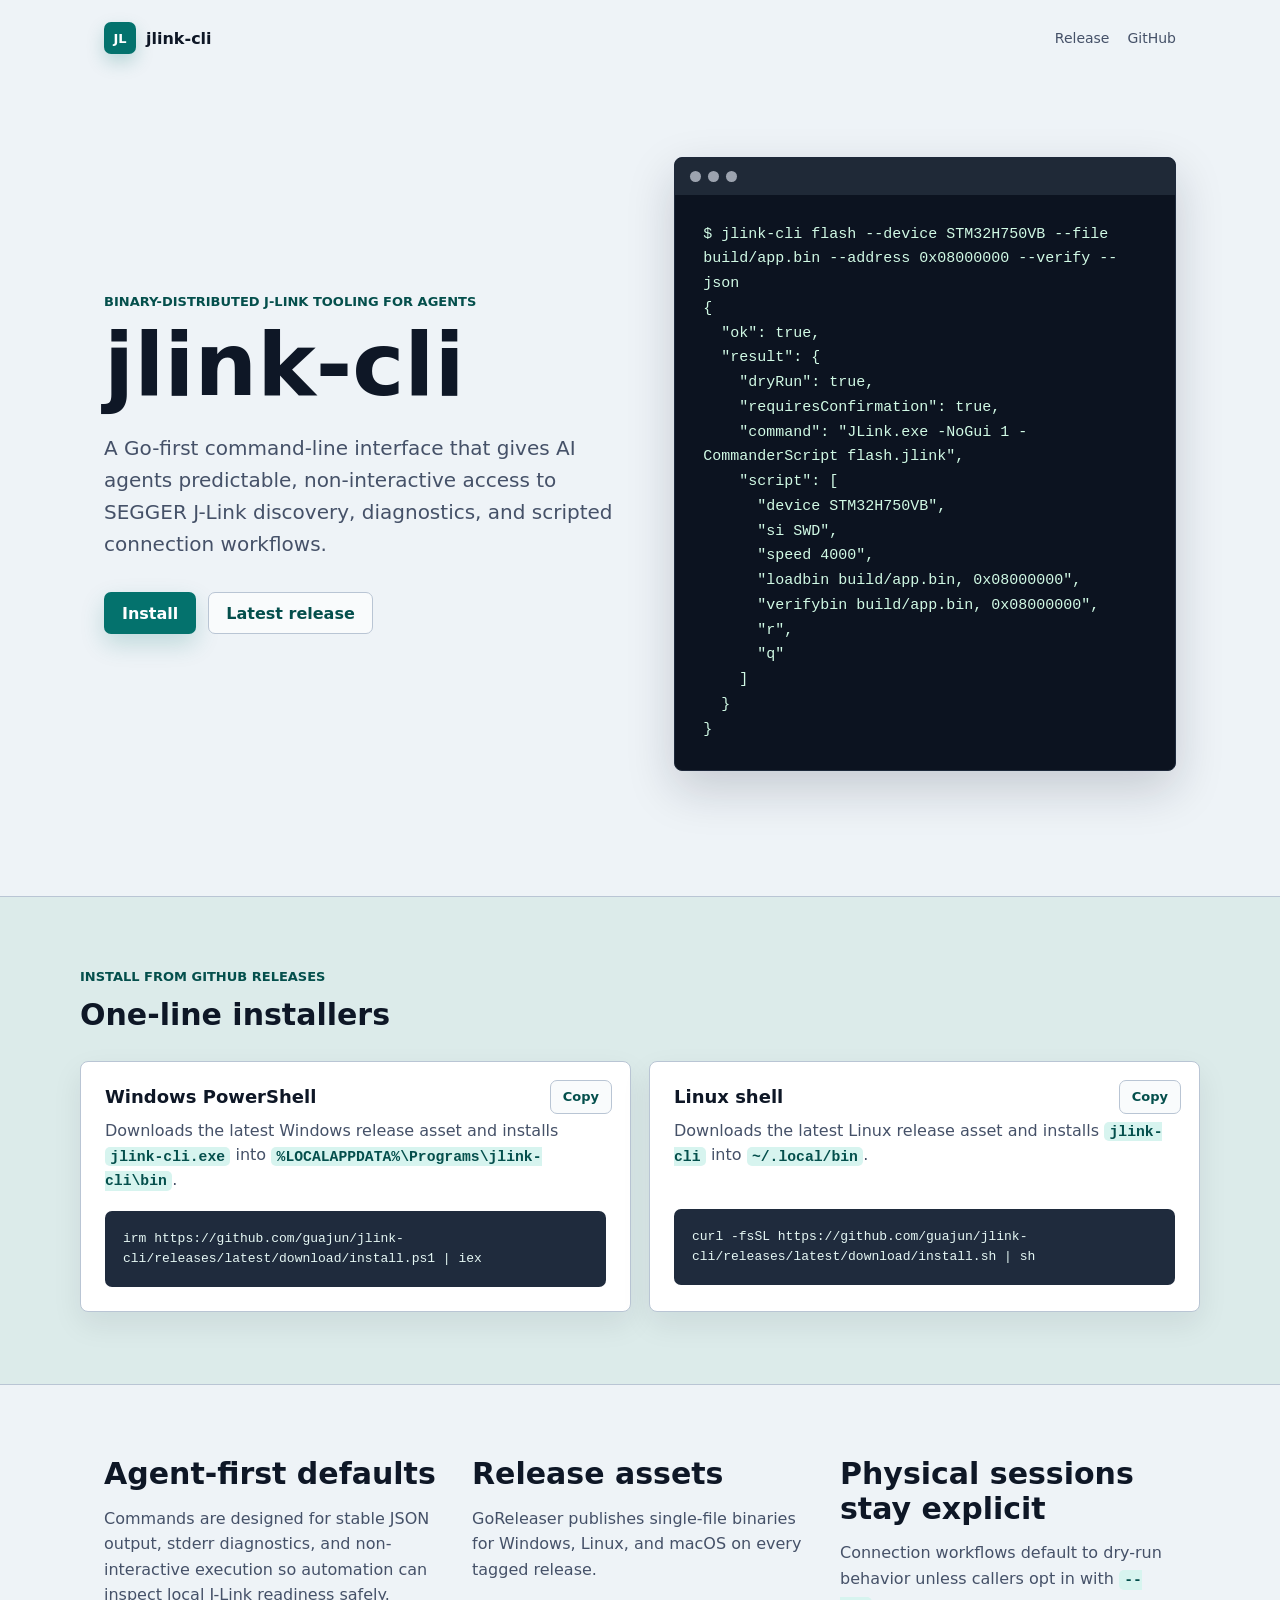
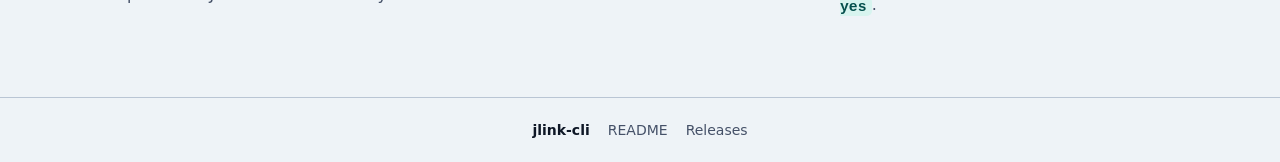
==== site/index.html @ 6a841ac2 "Prepare site and installers for release assets" ====
<!doctype html>
<html lang="en">
<head>
  <meta charset="utf-8">
  <meta name="viewport" content="width=device-width, initial-scale=1">
  <meta name="description" content="jlink-cli is a Go-first command-line interface for AI agents working with SEGGER J-Link tooling.">
  <title>jlink-cli</title>
  <link rel="stylesheet" href="./styles.css">
</head>
<body>
  <header class="site-header">
    <a class="brand" href="./" aria-label="jlink-cli home">
      <span class="brand-mark">JL</span>
      <span>jlink-cli</span>
    </a>
    <nav aria-label="Primary">
      <a href="https://github.com/guajun/jlink-cli/releases/latest">Release</a>
      <a href="https://github.com/guajun/jlink-cli">GitHub</a>
    </nav>
  </header>

  <main>
    <section class="hero">
      <div class="hero-copy">
        <p class="eyebrow">Binary-distributed J-Link tooling for agents</p>
        <h1>jlink-cli</h1>
        <p class="lede">A Go-first command-line interface that gives AI agents predictable, non-interactive access to SEGGER J-Link discovery, diagnostics, and scripted connection workflows.</p>
        <div class="hero-actions">
          <a class="button primary" href="#install">Install</a>
          <a class="button secondary" href="https://github.com/guajun/jlink-cli/releases/latest">Latest release</a>
        </div>
      </div>
      <div class="terminal" aria-label="Agent-safe flash script preview">
        <div class="terminal-bar"><span></span><span></span><span></span></div>
        <pre><code>$ jlink-cli flash --device STM32H750VB --file build/app.bin --address 0x08000000 --verify --json
{
  "ok": true,
  "result": {
    "dryRun": true,
    "requiresConfirmation": true,
    "command": "JLink.exe -NoGui 1 -CommanderScript flash.jlink",
    "script": [
      "device STM32H750VB",
      "si SWD",
      "speed 4000",
      "loadbin build/app.bin, 0x08000000",
      "verifybin build/app.bin, 0x08000000",
      "r",
      "q"
    ]
  }
}</code></pre>
      </div>
    </section>

    <section id="install" class="band">
      <div class="section-heading">
        <p class="eyebrow">Install from GitHub Releases</p>
        <h2>One-line installers</h2>
      </div>
      <div class="install-grid">
        <article class="install-card">
          <h3>Windows PowerShell</h3>
          <p>Downloads the latest Windows release asset and installs <code>jlink-cli.exe</code> into <code>%LOCALAPPDATA%\Programs\jlink-cli\bin</code>.</p>
          <button class="copy-button" data-copy="irm https://github.com/guajun/jlink-cli/releases/latest/download/install.ps1 | iex" type="button" aria-label="Copy Windows install command">Copy</button>
          <pre><code>irm https://github.com/guajun/jlink-cli/releases/latest/download/install.ps1 | iex</code></pre>
        </article>
        <article class="install-card">
          <h3>Linux shell</h3>
          <p>Downloads the latest Linux release asset and installs <code>jlink-cli</code> into <code>~/.local/bin</code>.</p>
          <button class="copy-button" data-copy="curl -fsSL https://github.com/guajun/jlink-cli/releases/latest/download/install.sh | sh" type="button" aria-label="Copy Linux install command">Copy</button>
          <pre><code>curl -fsSL https://github.com/guajun/jlink-cli/releases/latest/download/install.sh | sh</code></pre>
        </article>
      </div>
    </section>

    <section class="content-grid">
      <article>
        <h2>Agent-first defaults</h2>
        <p>Commands are designed for stable JSON output, stderr diagnostics, and non-interactive execution so automation can inspect local J-Link readiness safely.</p>
      </article>
      <article>
        <h2>Release assets</h2>
        <p>GoReleaser publishes single-file binaries for Windows, Linux, and macOS on every tagged release.</p>
      </article>
      <article>
        <h2>Physical sessions stay explicit</h2>
        <p>Connection workflows default to dry-run behavior unless callers opt in with <code>--yes</code>.</p>
      </article>
    </section>
  </main>

  <footer>
    <span>jlink-cli</span>
    <a href="https://github.com/guajun/jlink-cli/blob/main/README.md">README</a>
    <a href="https://github.com/guajun/jlink-cli/releases/latest">Releases</a>
  </footer>

  <script src="./site.js"></script>
</body>
</html>
---- site/styles.css ----
:root {
  color-scheme: light;
  --bg: #eef3f7;
  --ink: #0e1726;
  --muted: #455168;
  --line: #b9c5d4;
  --panel: #ffffff;
  --accent: #04726d;
  --accent-dark: #044f4c;
  --accent-soft: #c3ebe5;
  --code: #0c1320;
  --code-line: #1f2b3d;
  --code-inline: #d7f4ef;
  font-family: Inter, ui-sans-serif, system-ui, -apple-system, BlinkMacSystemFont, "Segoe UI", sans-serif;
}

* {
  box-sizing: border-box;
}

html {
  scroll-behavior: smooth;
}

body {
  min-width: 320px;
  margin: 0;
  color: var(--ink);
  background: var(--bg);
}

a {
  color: inherit;
  text-decoration: none;
}

code {
  font-family: "SFMono-Regular", Consolas, "Liberation Mono", monospace;
}

p code {
  border-radius: 5px;
  padding: 0.12em 0.36em;
  color: var(--accent-dark);
  background: var(--code-inline);
  font-size: 0.92em;
  font-weight: 650;
}

.site-header {
  display: flex;
  align-items: center;
  justify-content: space-between;
  gap: 24px;
  max-width: 1120px;
  margin: 0 auto;
  padding: 22px 24px;
}

.brand,
nav,
footer {
  display: flex;
  align-items: center;
}

.brand {
  gap: 10px;
  font-weight: 750;
}

.brand-mark {
  display: inline-flex;
  align-items: center;
  justify-content: center;
  width: 32px;
  height: 32px;
  border-radius: 7px;
  color: #ffffff;
  background: var(--accent);
  box-shadow: 0 8px 18px rgba(4, 114, 109, 0.22);
  font-size: 13px;
  letter-spacing: 0;
}

nav {
  gap: 18px;
  color: var(--muted);
  font-size: 14px;
}

nav a:hover,
footer a:hover {
  color: var(--accent-dark);
}

main {
  overflow: hidden;
}

.hero {
  display: grid;
  grid-template-columns: minmax(0, 1.02fr) minmax(360px, 0.98fr);
  align-items: center;
  gap: 48px;
  max-width: 1120px;
  min-height: calc(100svh - 80px);
  margin: 0 auto;
  padding: 48px 24px 92px;
}

.hero-copy {
  max-width: 650px;
}

.eyebrow {
  margin: 0 0 14px;
  color: var(--accent-dark);
  font-size: 13px;
  font-weight: 750;
  letter-spacing: 0;
  text-transform: uppercase;
}

h1,
h2,
h3,
p {
  overflow-wrap: anywhere;
}

h1 {
  margin: 0;
  font-size: clamp(48px, 12vw, 88px);
  line-height: 0.95;
  letter-spacing: 0;
}

h2 {
  margin: 0;
  font-size: 30px;
  line-height: 1.15;
  letter-spacing: 0;
}

h3 {
  margin: 0;
  font-size: 18px;
  letter-spacing: 0;
}

.lede {
  max-width: 620px;
  margin: 26px 0 0;
  color: var(--muted);
  font-size: 20px;
  line-height: 1.6;
}

.hero-actions {
  display: flex;
  flex-wrap: wrap;
  gap: 12px;
  margin-top: 32px;
}

.button,
.copy-button {
  display: inline-flex;
  align-items: center;
  justify-content: center;
  min-height: 42px;
  border-radius: 7px;
  border: 1px solid transparent;
  padding: 0 17px;
  font: inherit;
  font-weight: 700;
  cursor: pointer;
}

.button.primary {
  color: #ffffff;
  background: var(--accent);
  box-shadow: 0 10px 24px rgba(4, 114, 109, 0.2);
}

.button.primary:hover {
  background: var(--accent-dark);
}

.button.secondary {
  color: var(--accent-dark);
  border-color: var(--line);
  background: #f9fbfc;
}

.button.secondary:hover {
  border-color: var(--accent);
}

.terminal {
  overflow: hidden;
  border: 1px solid #1e293b;
  border-radius: 8px;
  background: var(--code);
  box-shadow: 0 18px 48px rgba(15, 23, 42, 0.18);
}

.terminal-bar {
  display: flex;
  gap: 7px;
  padding: 13px 15px;
  background: #1f2937;
}

.terminal-bar span {
  width: 11px;
  height: 11px;
  border-radius: 50%;
  background: #9ca3af;
}

.terminal pre,
.install-card pre {
  margin: 0;
  overflow-x: auto;
}

.terminal code {
  display: block;
  min-height: 270px;
  padding: 28px;
  color: #d1fae5;
  font-size: 15px;
  line-height: 1.65;
  white-space: pre-wrap;
  word-break: break-word;
}

.band {
  border-top: 1px solid var(--line);
  border-bottom: 1px solid var(--line);
  background: #dcebea;
  padding: 72px 24px;
}

.section-heading,
.install-grid,
.content-grid {
  max-width: 1120px;
  margin: 0 auto;
}

.install-grid {
  display: grid;
  grid-template-columns: repeat(2, minmax(0, 1fr));
  gap: 18px;
  margin-top: 28px;
}

.install-card {
  position: relative;
  min-width: 0;
  border: 1px solid var(--line);
  border-radius: 8px;
  background: var(--panel);
  padding: 24px;
  box-shadow: 0 12px 30px rgba(14, 23, 38, 0.08);
}

.install-card p {
  min-height: 72px;
  margin: 12px 0 18px;
  color: var(--muted);
  line-height: 1.55;
}

.install-card pre {
  border-radius: 7px;
  background: var(--code-line);
}

.install-card pre code {
  display: block;
  padding: 18px;
  color: #e5f7f4;
  font-size: 13px;
  line-height: 1.55;
  white-space: pre-wrap;
  word-break: break-word;
}

.copy-button {
  position: absolute;
  top: 18px;
  right: 18px;
  min-height: 34px;
  padding: 0 12px;
  color: var(--accent-dark);
  border-color: var(--line);
  background: #f9fbfc;
  font-size: 13px;
}

.copy-button:hover {
  border-color: var(--accent);
}

.content-grid {
  display: grid;
  grid-template-columns: repeat(3, minmax(0, 1fr));
  gap: 32px;
  padding: 72px 24px 78px;
}

.content-grid article {
  min-width: 0;
}

.content-grid p {
  margin: 14px 0 0;
  color: var(--muted);
  line-height: 1.6;
}

footer {
  justify-content: center;
  gap: 18px;
  border-top: 1px solid var(--line);
  padding: 24px;
  color: var(--muted);
  font-size: 14px;
}

footer span {
  color: var(--ink);
  font-weight: 750;
}

@media (max-width: 820px) {
  .site-header {
    align-items: flex-start;
    flex-direction: column;
    gap: 14px;
  }

  .hero,
  .install-grid,
  .content-grid {
    grid-template-columns: 1fr;
  }

  .hero {
    gap: 34px;
    min-height: auto;
    padding-top: 30px;
    padding-bottom: 58px;
  }

  .lede {
    font-size: 18px;
  }

  .terminal code {
    min-height: auto;
    padding: 22px;
    font-size: 13px;
  }

  .band,
  .content-grid {
    padding-top: 52px;
    padding-bottom: 56px;
  }

  .install-card p {
    min-height: 0;
    padding-right: 58px;
  }
}

@media (max-width: 460px) {
  .site-header,
  .hero,
  .band,
  .content-grid,
  footer {
    padding-left: 18px;
    padding-right: 18px;
  }

  nav,
  footer {
    flex-wrap: wrap;
  }

  .copy-button {
    position: static;
    margin-bottom: 12px;
  }

  .install-card p {
    padding-right: 0;
  }
}
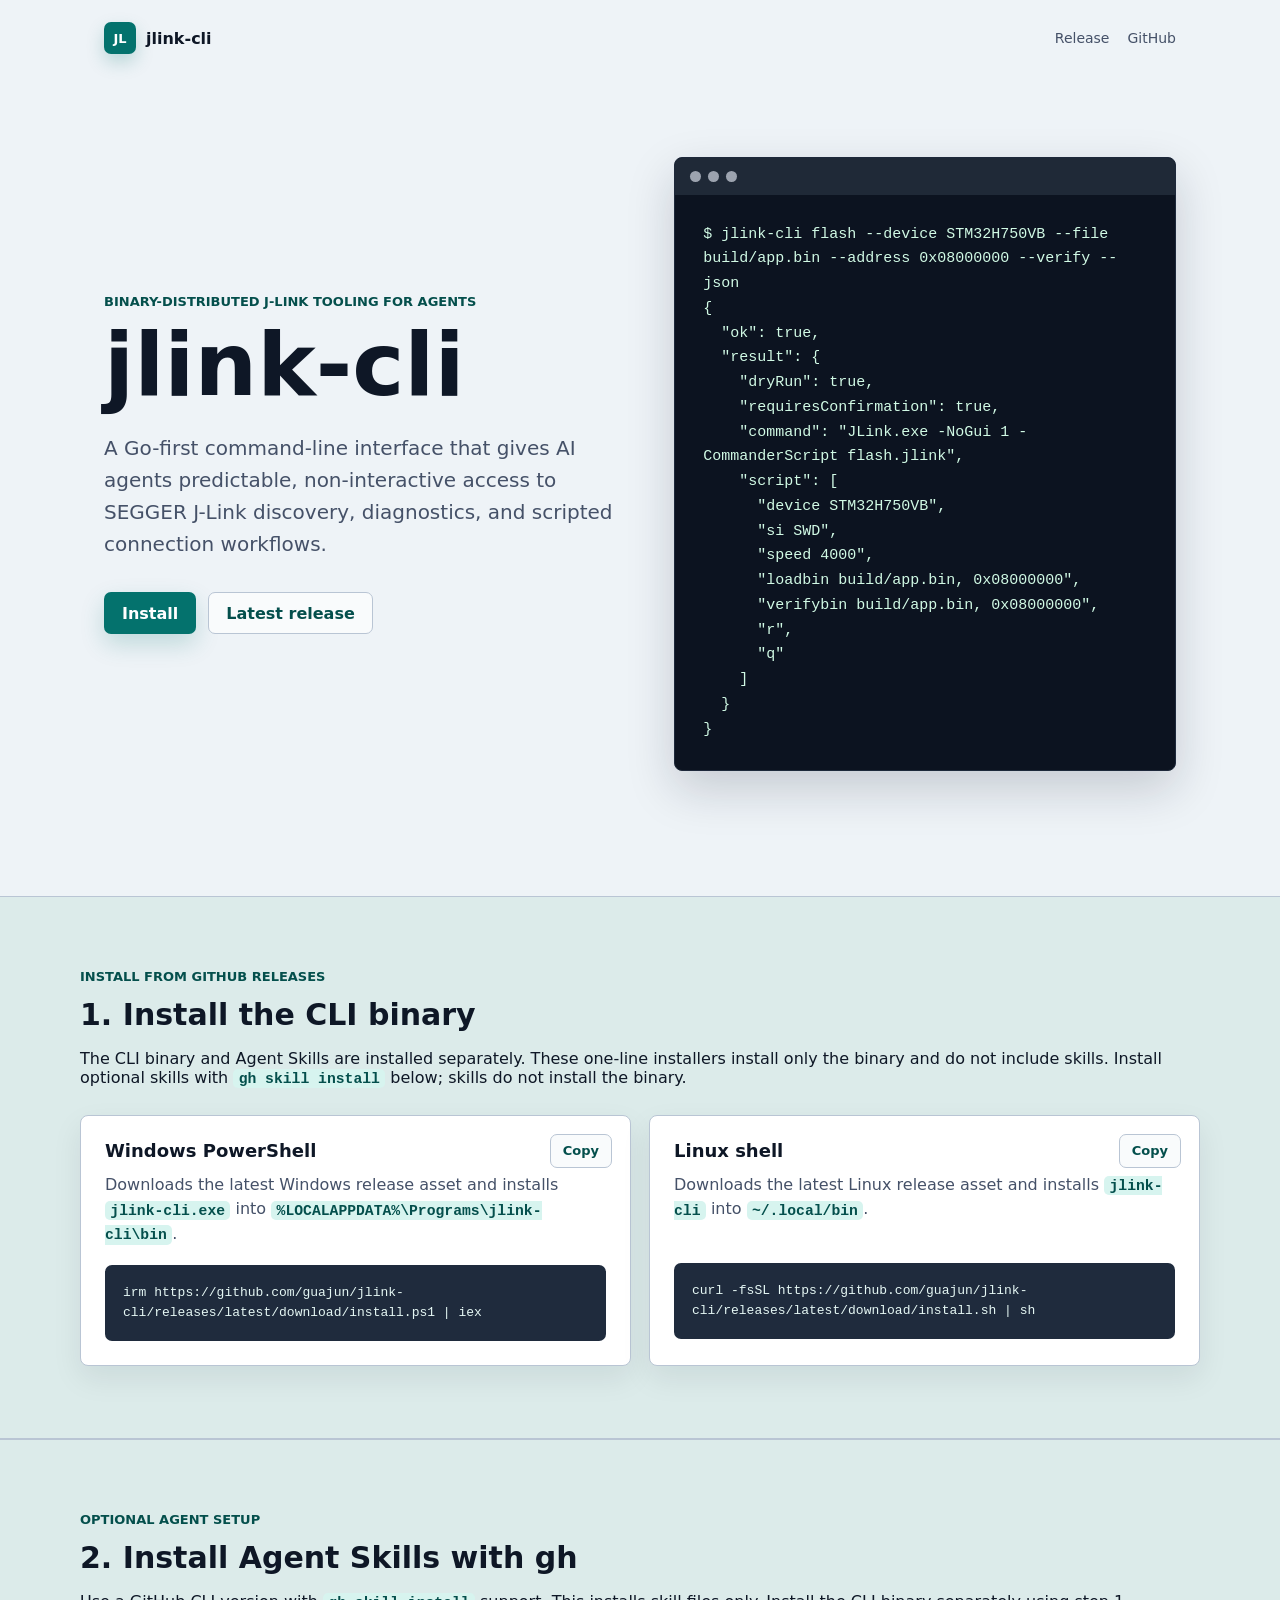
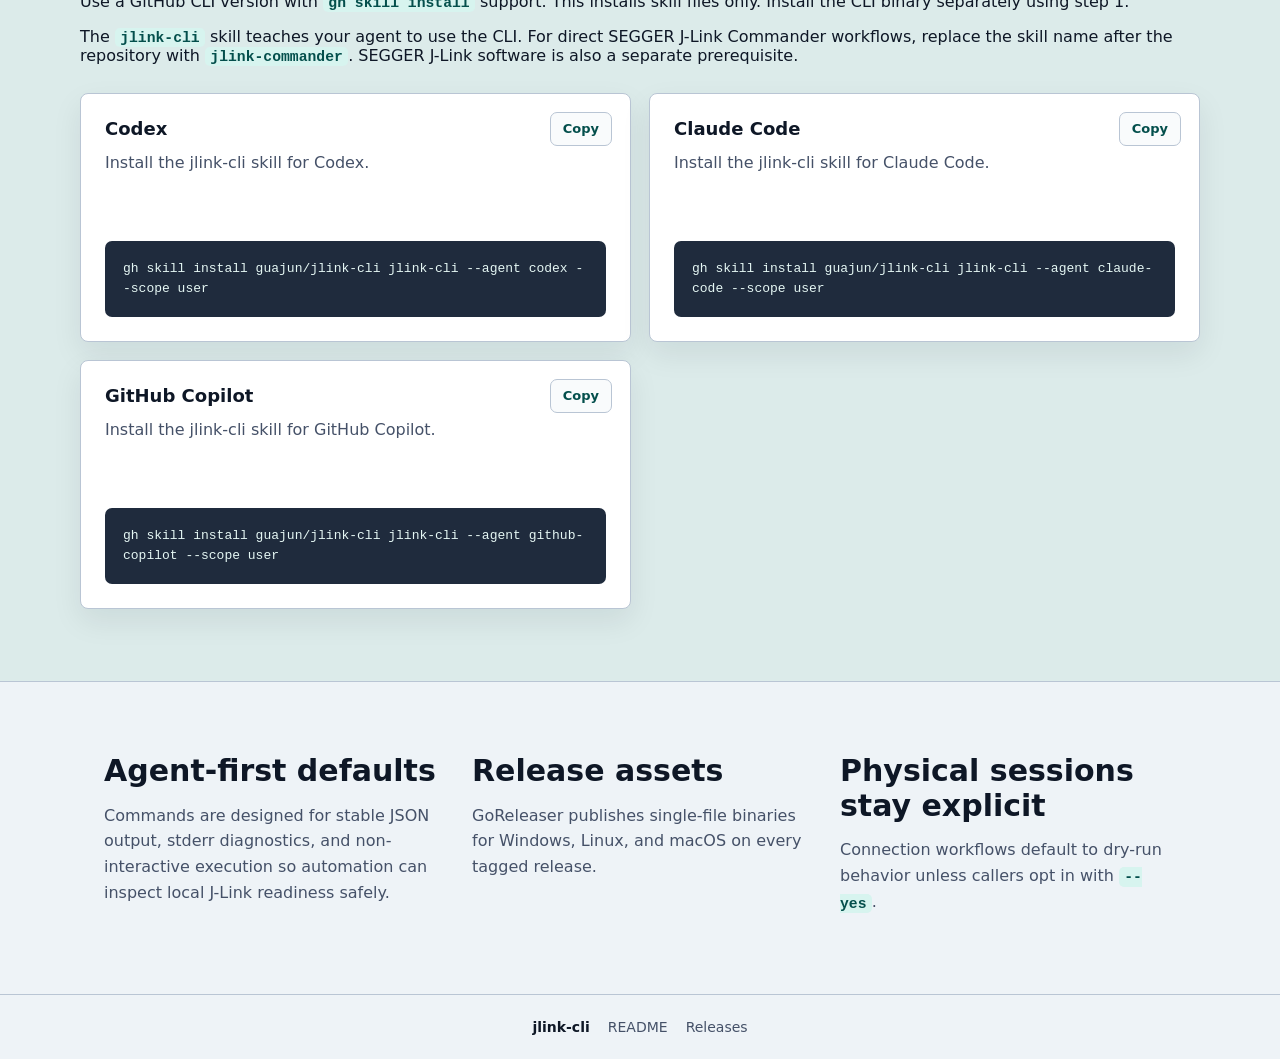
==== commit e5872401: "refactor: delegate agent skill installation to gh" ====
--- a/site/index.html
+++ b/site/index.html
@@ -56,7 +56,8 @@
     <section id="install" class="band">
       <div class="section-heading">
         <p class="eyebrow">Install from GitHub Releases</p>
-        <h2>One-line installers</h2>
+        <h2>1. Install the CLI binary</h2>
+        <p>The CLI binary and Agent Skills are installed separately. These one-line installers install only the binary and do not include skills. Install optional skills with <code>gh skill install</code> below; skills do not install the binary.</p>
       </div>
       <div class="install-grid">
         <article class="install-card">
@@ -71,6 +72,20 @@
           <button class="copy-button" data-copy="curl -fsSL https://github.com/guajun/jlink-cli/releases/latest/download/install.sh | sh" type="button" aria-label="Copy Linux install command">Copy</button>
           <pre><code>curl -fsSL https://github.com/guajun/jlink-cli/releases/latest/download/install.sh | sh</code></pre>
         </article>
+      </div>
+    </section>
+
+    <section id="skills" class="band">
+      <div class="section-heading">
+        <p class="eyebrow">Optional agent setup</p>
+        <h2>2. Install Agent Skills with gh</h2>
+        <p>Use a GitHub CLI version with <code>gh skill install</code> support. This installs skill files only. Install the CLI binary separately using step 1.</p>
+        <p>The <code>jlink-cli</code> skill teaches your agent to use the CLI. For direct SEGGER J-Link Commander workflows, replace the skill name after the repository with <code>jlink-commander</code>. SEGGER J-Link software is also a separate prerequisite.</p>
+      </div>
+      <div class="install-grid">
+        <article class="install-card"><h3>Codex</h3><p>Install the jlink-cli skill for Codex.</p><button class="copy-button" data-copy="gh skill install guajun/jlink-cli jlink-cli --agent codex --scope user" type="button" aria-label="Copy Codex skill install command">Copy</button><pre><code>gh skill install guajun/jlink-cli jlink-cli --agent codex --scope user</code></pre></article>
+        <article class="install-card"><h3>Claude Code</h3><p>Install the jlink-cli skill for Claude Code.</p><button class="copy-button" data-copy="gh skill install guajun/jlink-cli jlink-cli --agent claude-code --scope user" type="button" aria-label="Copy Claude Code skill install command">Copy</button><pre><code>gh skill install guajun/jlink-cli jlink-cli --agent claude-code --scope user</code></pre></article>
+        <article class="install-card"><h3>GitHub Copilot</h3><p>Install the jlink-cli skill for GitHub Copilot.</p><button class="copy-button" data-copy="gh skill install guajun/jlink-cli jlink-cli --agent github-copilot --scope user" type="button" aria-label="Copy GitHub Copilot skill install command">Copy</button><pre><code>gh skill install guajun/jlink-cli jlink-cli --agent github-copilot --scope user</code></pre></article>
       </div>
     </section>
 
--- a/site/styles.css
+++ b/site/styles.css
@@ -403,3 +403,6 @@
     padding-right: 0;
   }
 }
+
+.install-card h3 { padding-right: 66px; }
+@media (max-width: 460px) { .install-card h3 { padding-right: 0; } }
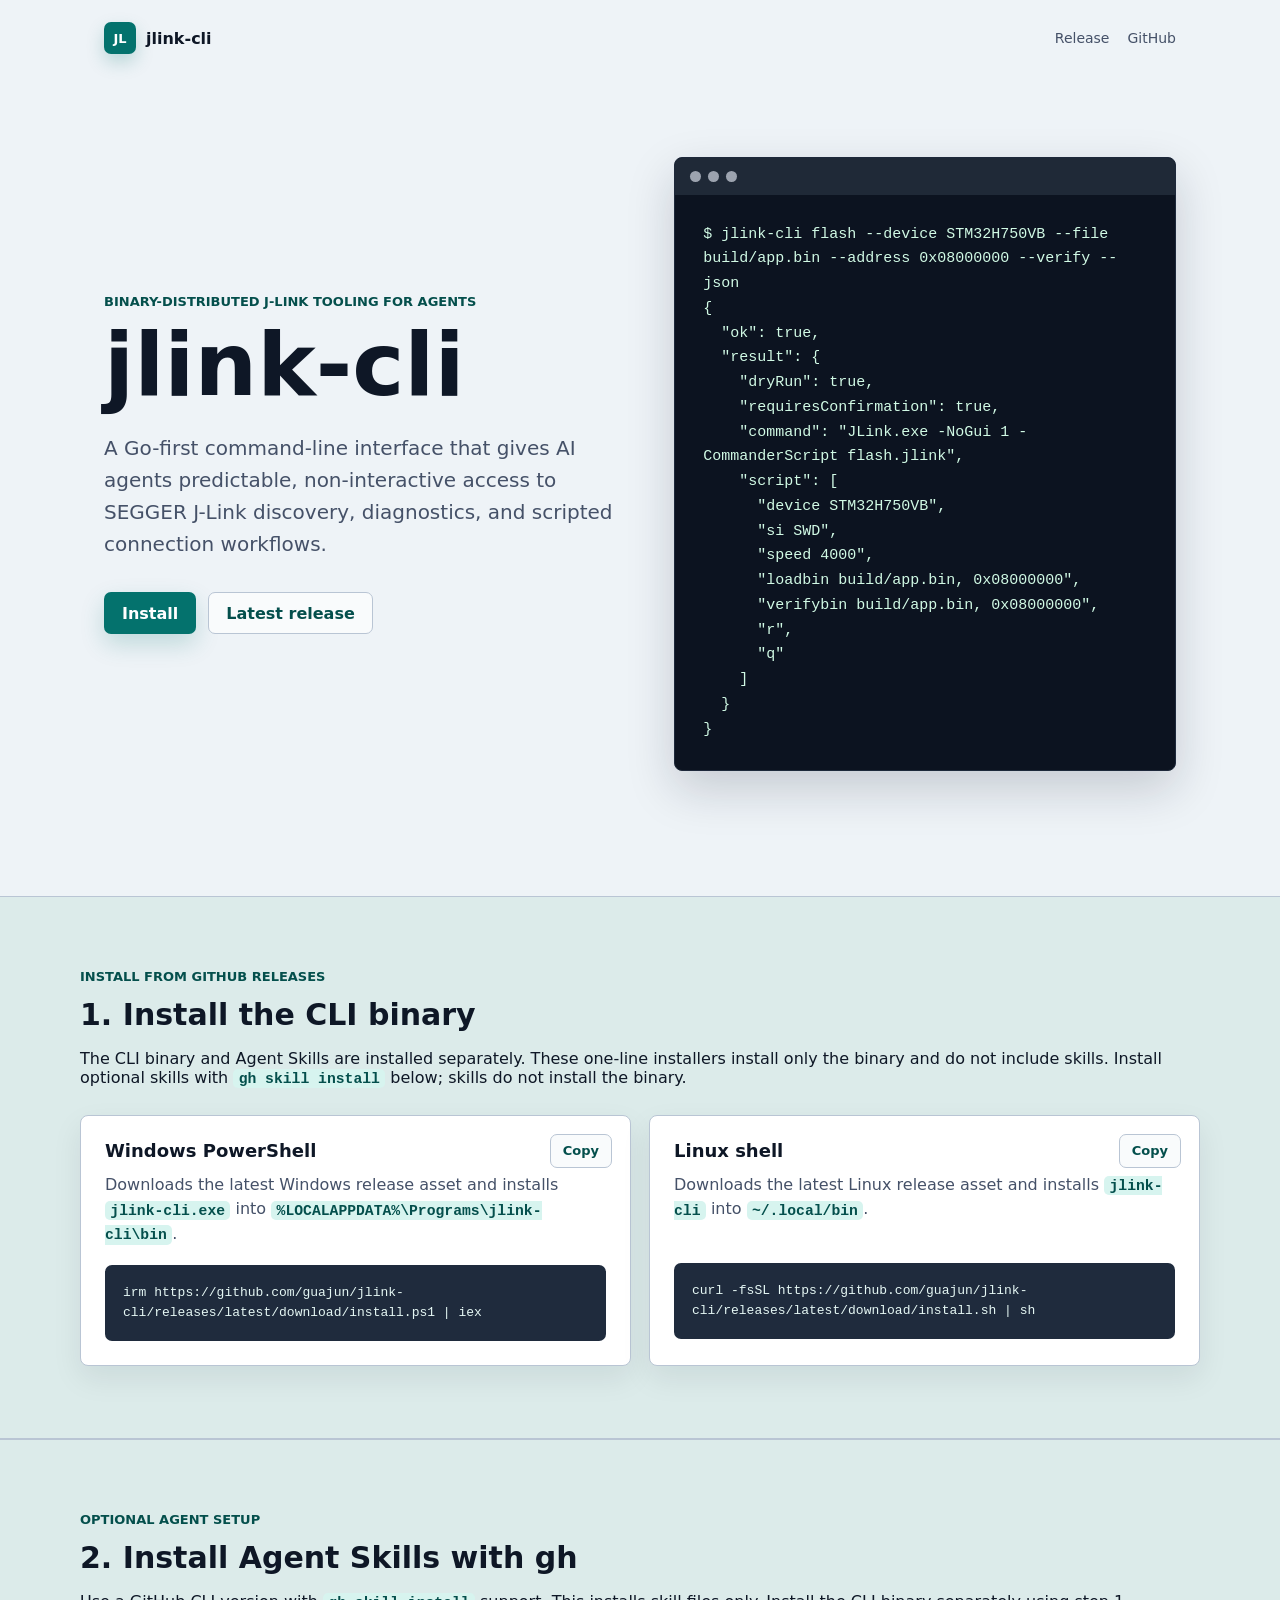
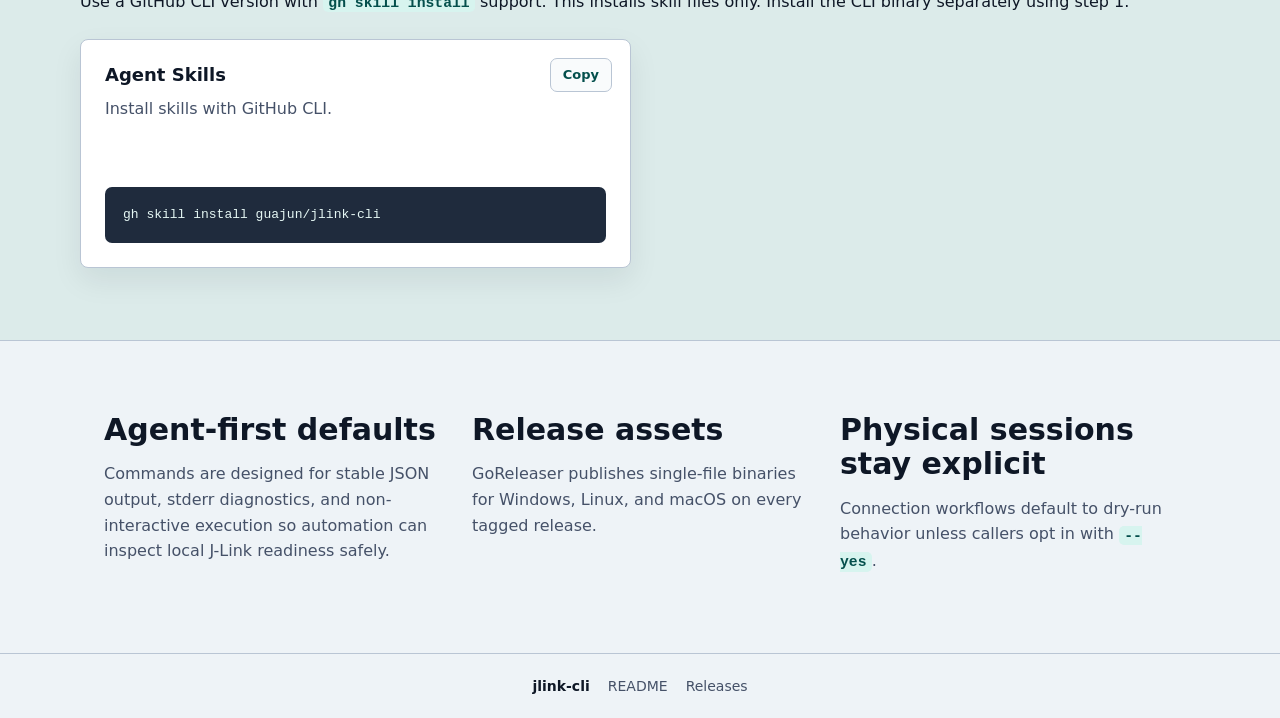
==== commit 67701b29: "docs: simplify Pages skill installation to one gh command" ====
--- a/site/index.html
+++ b/site/index.html
@@ -80,12 +80,14 @@
         <p class="eyebrow">Optional agent setup</p>
         <h2>2. Install Agent Skills with gh</h2>
         <p>Use a GitHub CLI version with <code>gh skill install</code> support. This installs skill files only. Install the CLI binary separately using step 1.</p>
-        <p>The <code>jlink-cli</code> skill teaches your agent to use the CLI. For direct SEGGER J-Link Commander workflows, replace the skill name after the repository with <code>jlink-commander</code>. SEGGER J-Link software is also a separate prerequisite.</p>
       </div>
       <div class="install-grid">
-        <article class="install-card"><h3>Codex</h3><p>Install the jlink-cli skill for Codex.</p><button class="copy-button" data-copy="gh skill install guajun/jlink-cli jlink-cli --agent codex --scope user" type="button" aria-label="Copy Codex skill install command">Copy</button><pre><code>gh skill install guajun/jlink-cli jlink-cli --agent codex --scope user</code></pre></article>
-        <article class="install-card"><h3>Claude Code</h3><p>Install the jlink-cli skill for Claude Code.</p><button class="copy-button" data-copy="gh skill install guajun/jlink-cli jlink-cli --agent claude-code --scope user" type="button" aria-label="Copy Claude Code skill install command">Copy</button><pre><code>gh skill install guajun/jlink-cli jlink-cli --agent claude-code --scope user</code></pre></article>
-        <article class="install-card"><h3>GitHub Copilot</h3><p>Install the jlink-cli skill for GitHub Copilot.</p><button class="copy-button" data-copy="gh skill install guajun/jlink-cli jlink-cli --agent github-copilot --scope user" type="button" aria-label="Copy GitHub Copilot skill install command">Copy</button><pre><code>gh skill install guajun/jlink-cli jlink-cli --agent github-copilot --scope user</code></pre></article>
+        <article class="install-card">
+          <h3>Agent Skills</h3>
+          <p>Install skills with GitHub CLI.</p>
+          <button class="copy-button" data-copy="gh skill install guajun/jlink-cli" type="button" aria-label="Copy skill install command">Copy</button>
+          <pre><code>gh skill install guajun/jlink-cli</code></pre>
+        </article>
       </div>
     </section>
 
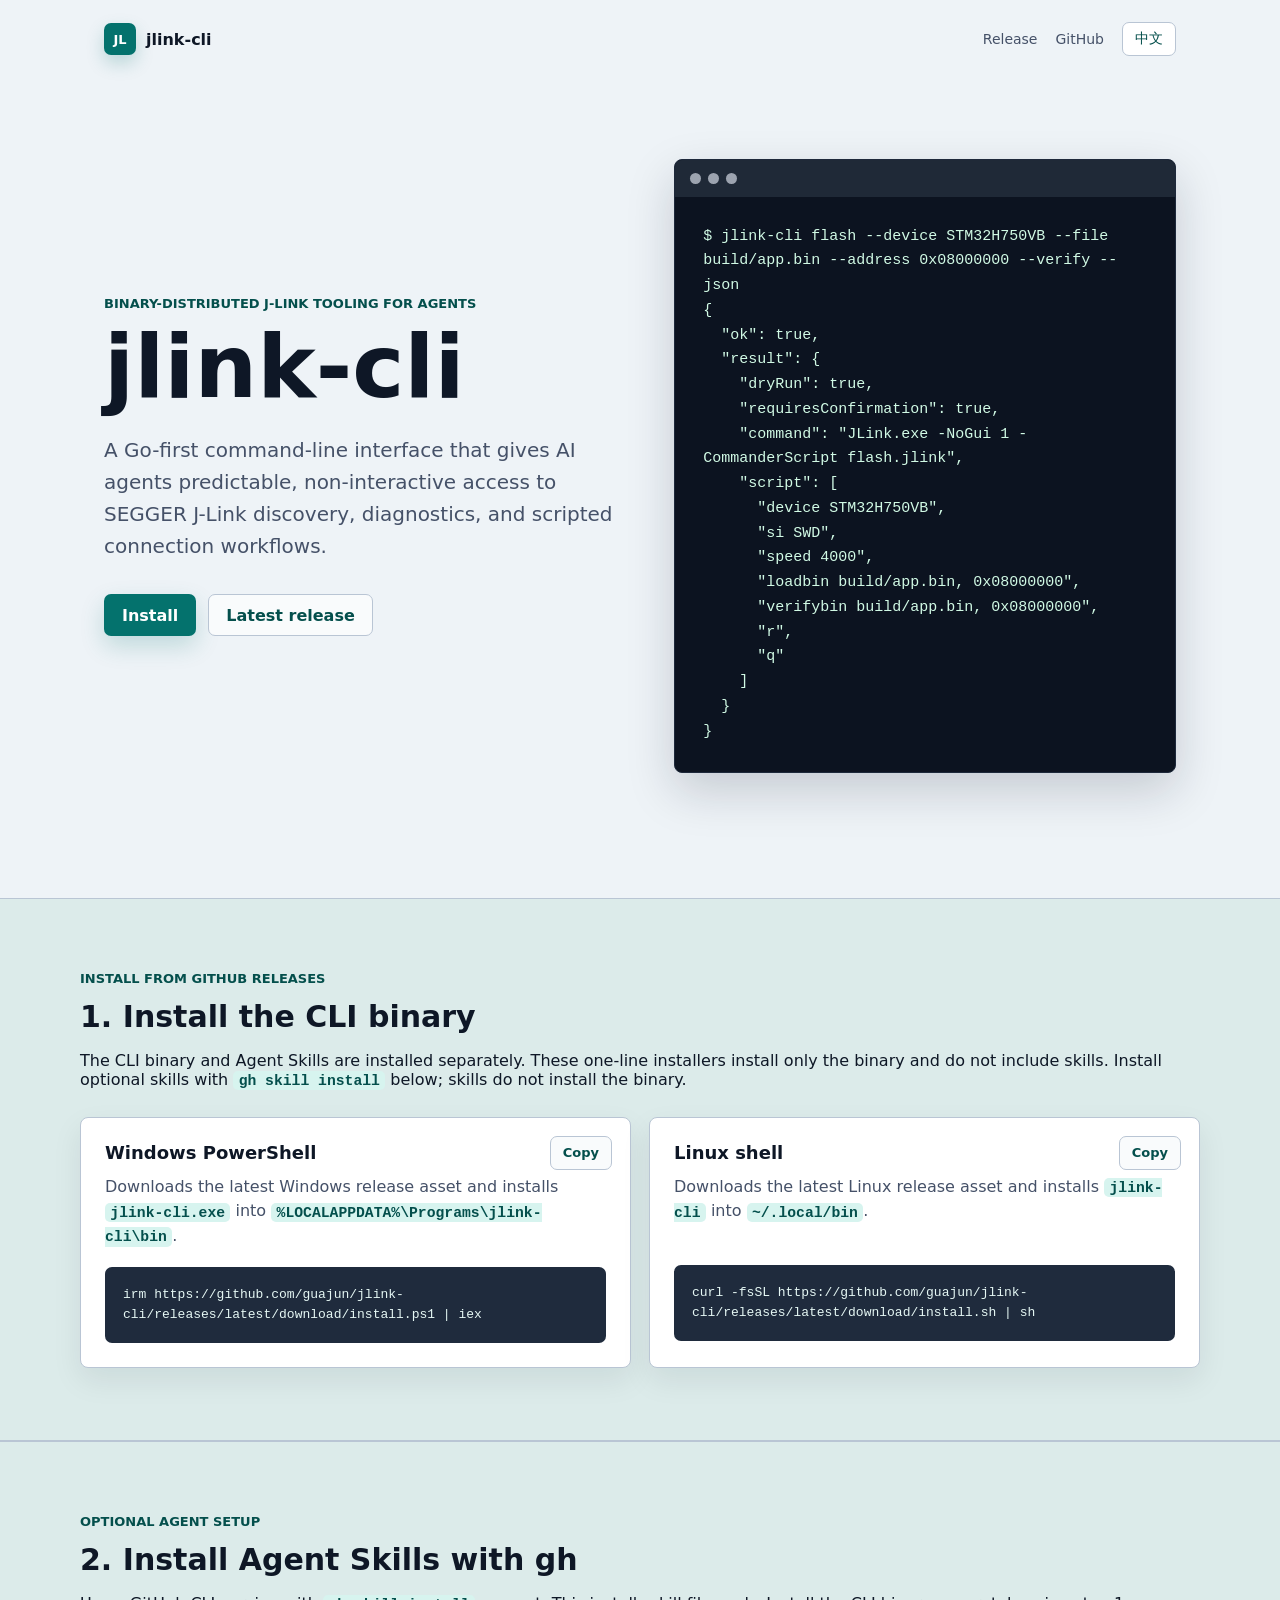
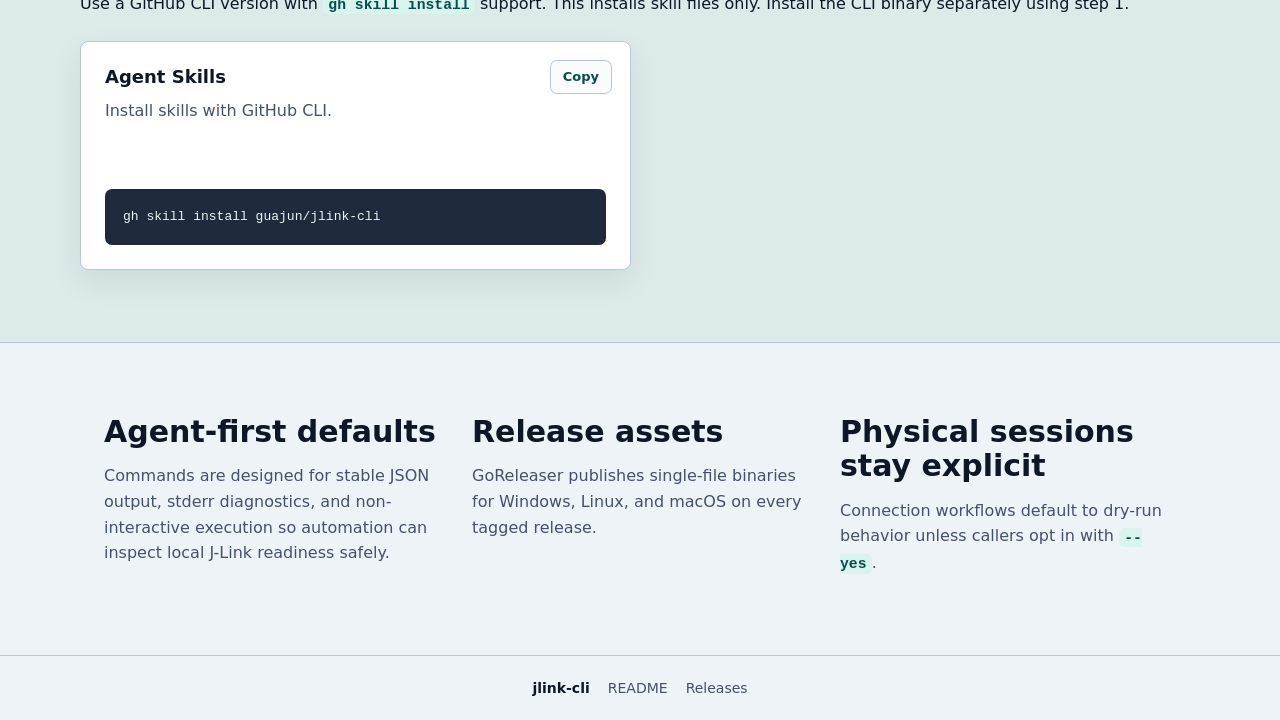
==== commit 7fc89951: "feat: add Chinese website toggle and prepare v0.3.0" ====
--- a/site/index.html
+++ b/site/index.html
@@ -5,7 +5,7 @@
   <meta name="viewport" content="width=device-width, initial-scale=1">
   <meta name="description" content="jlink-cli is a Go-first command-line interface for AI agents working with SEGGER J-Link tooling.">
   <title>jlink-cli</title>
-  <link rel="stylesheet" href="./styles.css">
+  <link rel="stylesheet" href="./styles.css?v=0.3.0">
 </head>
 <body>
   <header class="site-header">
@@ -14,20 +14,21 @@
       <span>jlink-cli</span>
     </a>
     <nav aria-label="Primary">
-      <a href="https://github.com/guajun/jlink-cli/releases/latest">Release</a>
+      <a href="https://github.com/guajun/jlink-cli/releases/latest" data-i18n data-zh="发布版本">Release</a>
       <a href="https://github.com/guajun/jlink-cli">GitHub</a>
+      <button id="language-toggle" class="language-toggle" type="button" aria-label="切换为中文">中文</button>
     </nav>
   </header>
 
   <main>
     <section class="hero">
       <div class="hero-copy">
-        <p class="eyebrow">Binary-distributed J-Link tooling for agents</p>
+        <p class="eyebrow" data-i18n data-zh="面向 AI Agent 的 J-Link 命令行工具">Binary-distributed J-Link tooling for agents</p>
         <h1>jlink-cli</h1>
-        <p class="lede">A Go-first command-line interface that gives AI agents predictable, non-interactive access to SEGGER J-Link discovery, diagnostics, and scripted connection workflows.</p>
+        <p class="lede" data-i18n data-zh="基于 Go 的命令行工具，为 AI Agent 提供可预测、无需交互的 SEGGER J-Link 工具发现、诊断与脚本连接流程。">A Go-first command-line interface that gives AI agents predictable, non-interactive access to SEGGER J-Link discovery, diagnostics, and scripted connection workflows.</p>
         <div class="hero-actions">
-          <a class="button primary" href="#install">Install</a>
-          <a class="button secondary" href="https://github.com/guajun/jlink-cli/releases/latest">Latest release</a>
+          <a class="button primary" href="#install" data-i18n data-zh="安装">Install</a>
+          <a class="button secondary" href="https://github.com/guajun/jlink-cli/releases/latest" data-i18n data-zh="最新版本">Latest release</a>
         </div>
       </div>
       <div class="terminal" aria-label="Agent-safe flash script preview">
@@ -55,20 +56,20 @@
 
     <section id="install" class="band">
       <div class="section-heading">
-        <p class="eyebrow">Install from GitHub Releases</p>
-        <h2>1. Install the CLI binary</h2>
-        <p>The CLI binary and Agent Skills are installed separately. These one-line installers install only the binary and do not include skills. Install optional skills with <code>gh skill install</code> below; skills do not install the binary.</p>
+        <p class="eyebrow" data-i18n data-zh="从 GitHub Releases 安装">Install from GitHub Releases</p>
+        <h2 data-i18n data-zh="1. 安装 CLI 二进制">1. Install the CLI binary</h2>
+        <p data-i18n data-zh="CLI 二进制与 Agent Skills 各自安装。以下一行安装命令只安装二进制，不包含 Skill。可通过下方的 <code>gh skill install</code> 单独安装 Skill；安装 Skill 也不会安装二进制。">The CLI binary and Agent Skills are installed separately. These one-line installers install only the binary and do not include skills. Install optional skills with <code>gh skill install</code> below; skills do not install the binary.</p>
       </div>
       <div class="install-grid">
         <article class="install-card">
           <h3>Windows PowerShell</h3>
-          <p>Downloads the latest Windows release asset and installs <code>jlink-cli.exe</code> into <code>%LOCALAPPDATA%\Programs\jlink-cli\bin</code>.</p>
+          <p data-i18n data-zh="下载最新 Windows 发布文件，将 <code>jlink-cli.exe</code> 安装到 <code>%LOCALAPPDATA%\Programs\jlink-cli\bin</code>。">Downloads the latest Windows release asset and installs <code>jlink-cli.exe</code> into <code>%LOCALAPPDATA%\Programs\jlink-cli\bin</code>.</p>
           <button class="copy-button" data-copy="irm https://github.com/guajun/jlink-cli/releases/latest/download/install.ps1 | iex" type="button" aria-label="Copy Windows install command">Copy</button>
           <pre><code>irm https://github.com/guajun/jlink-cli/releases/latest/download/install.ps1 | iex</code></pre>
         </article>
         <article class="install-card">
           <h3>Linux shell</h3>
-          <p>Downloads the latest Linux release asset and installs <code>jlink-cli</code> into <code>~/.local/bin</code>.</p>
+          <p data-i18n data-zh="下载最新 Linux 发布文件，将 <code>jlink-cli</code> 安装到 <code>~/.local/bin</code>。">Downloads the latest Linux release asset and installs <code>jlink-cli</code> into <code>~/.local/bin</code>.</p>
           <button class="copy-button" data-copy="curl -fsSL https://github.com/guajun/jlink-cli/releases/latest/download/install.sh | sh" type="button" aria-label="Copy Linux install command">Copy</button>
           <pre><code>curl -fsSL https://github.com/guajun/jlink-cli/releases/latest/download/install.sh | sh</code></pre>
         </article>
@@ -77,14 +78,14 @@
 
     <section id="skills" class="band">
       <div class="section-heading">
-        <p class="eyebrow">Optional agent setup</p>
-        <h2>2. Install Agent Skills with gh</h2>
-        <p>Use a GitHub CLI version with <code>gh skill install</code> support. This installs skill files only. Install the CLI binary separately using step 1.</p>
+        <p class="eyebrow" data-i18n data-zh="可选的 Agent 配置">Optional agent setup</p>
+        <h2 data-i18n data-zh="2. 使用 gh 安装 Agent Skills">2. Install Agent Skills with gh</h2>
+        <p data-i18n data-zh="请使用支持 <code>gh skill install</code> 的 GitHub CLI 版本。此操作仅安装技能文件；CLI 二进制需按第 1 步单独安装。">Use a GitHub CLI version with <code>gh skill install</code> support. This installs skill files only. Install the CLI binary separately using step 1.</p>
       </div>
       <div class="install-grid">
         <article class="install-card">
           <h3>Agent Skills</h3>
-          <p>Install skills with GitHub CLI.</p>
+          <p data-i18n data-zh="通过 GitHub CLI 安装技能。">Install skills with GitHub CLI.</p>
           <button class="copy-button" data-copy="gh skill install guajun/jlink-cli" type="button" aria-label="Copy skill install command">Copy</button>
           <pre><code>gh skill install guajun/jlink-cli</code></pre>
         </article>
@@ -93,16 +94,16 @@
 
     <section class="content-grid">
       <article>
-        <h2>Agent-first defaults</h2>
-        <p>Commands are designed for stable JSON output, stderr diagnostics, and non-interactive execution so automation can inspect local J-Link readiness safely.</p>
+        <h2 data-i18n data-zh="面向 Agent 的默认行为">Agent-first defaults</h2>
+        <p data-i18n data-zh="命令提供稳定的 JSON 输出、stderr 诊断与非交互执行方式，便于自动化流程安全地检查本地 J-Link 环境。">Commands are designed for stable JSON output, stderr diagnostics, and non-interactive execution so automation can inspect local J-Link readiness safely.</p>
       </article>
       <article>
-        <h2>Release assets</h2>
-        <p>GoReleaser publishes single-file binaries for Windows, Linux, and macOS on every tagged release.</p>
+        <h2 data-i18n data-zh="发布文件">Release assets</h2>
+        <p data-i18n data-zh="每次标签发布都会通过 GoReleaser 生成 Windows、Linux 和 macOS 的单文件二进制。">GoReleaser publishes single-file binaries for Windows, Linux, and macOS on every tagged release.</p>
       </article>
       <article>
-        <h2>Physical sessions stay explicit</h2>
-        <p>Connection workflows default to dry-run behavior unless callers opt in with <code>--yes</code>.</p>
+        <h2 data-i18n data-zh="显式开启设备会话">Physical sessions stay explicit</h2>
+        <p data-i18n data-zh="连接流程默认仅预览，只有显式传入 <code>--yes</code> 才会执行。">Connection workflows default to dry-run behavior unless callers opt in with <code>--yes</code>.</p>
       </article>
     </section>
   </main>
@@ -110,9 +111,9 @@
   <footer>
     <span>jlink-cli</span>
     <a href="https://github.com/guajun/jlink-cli/blob/main/README.md">README</a>
-    <a href="https://github.com/guajun/jlink-cli/releases/latest">Releases</a>
+    <a href="https://github.com/guajun/jlink-cli/releases/latest" data-i18n data-zh="发布版本">Releases</a>
   </footer>
 
-  <script src="./site.js"></script>
+  <script src="./site.js?v=0.3.0"></script>
 </body>
 </html>
--- a/site/styles.css
+++ b/site/styles.css
@@ -406,3 +406,5 @@
 
 .install-card h3 { padding-right: 66px; }
 @media (max-width: 460px) { .install-card h3 { padding-right: 0; } }
+
+.language-toggle { border: 1px solid var(--line); border-radius: 7px; padding: 7px 12px; color: var(--accent-dark); background: var(--panel); font: inherit; cursor: pointer; }
